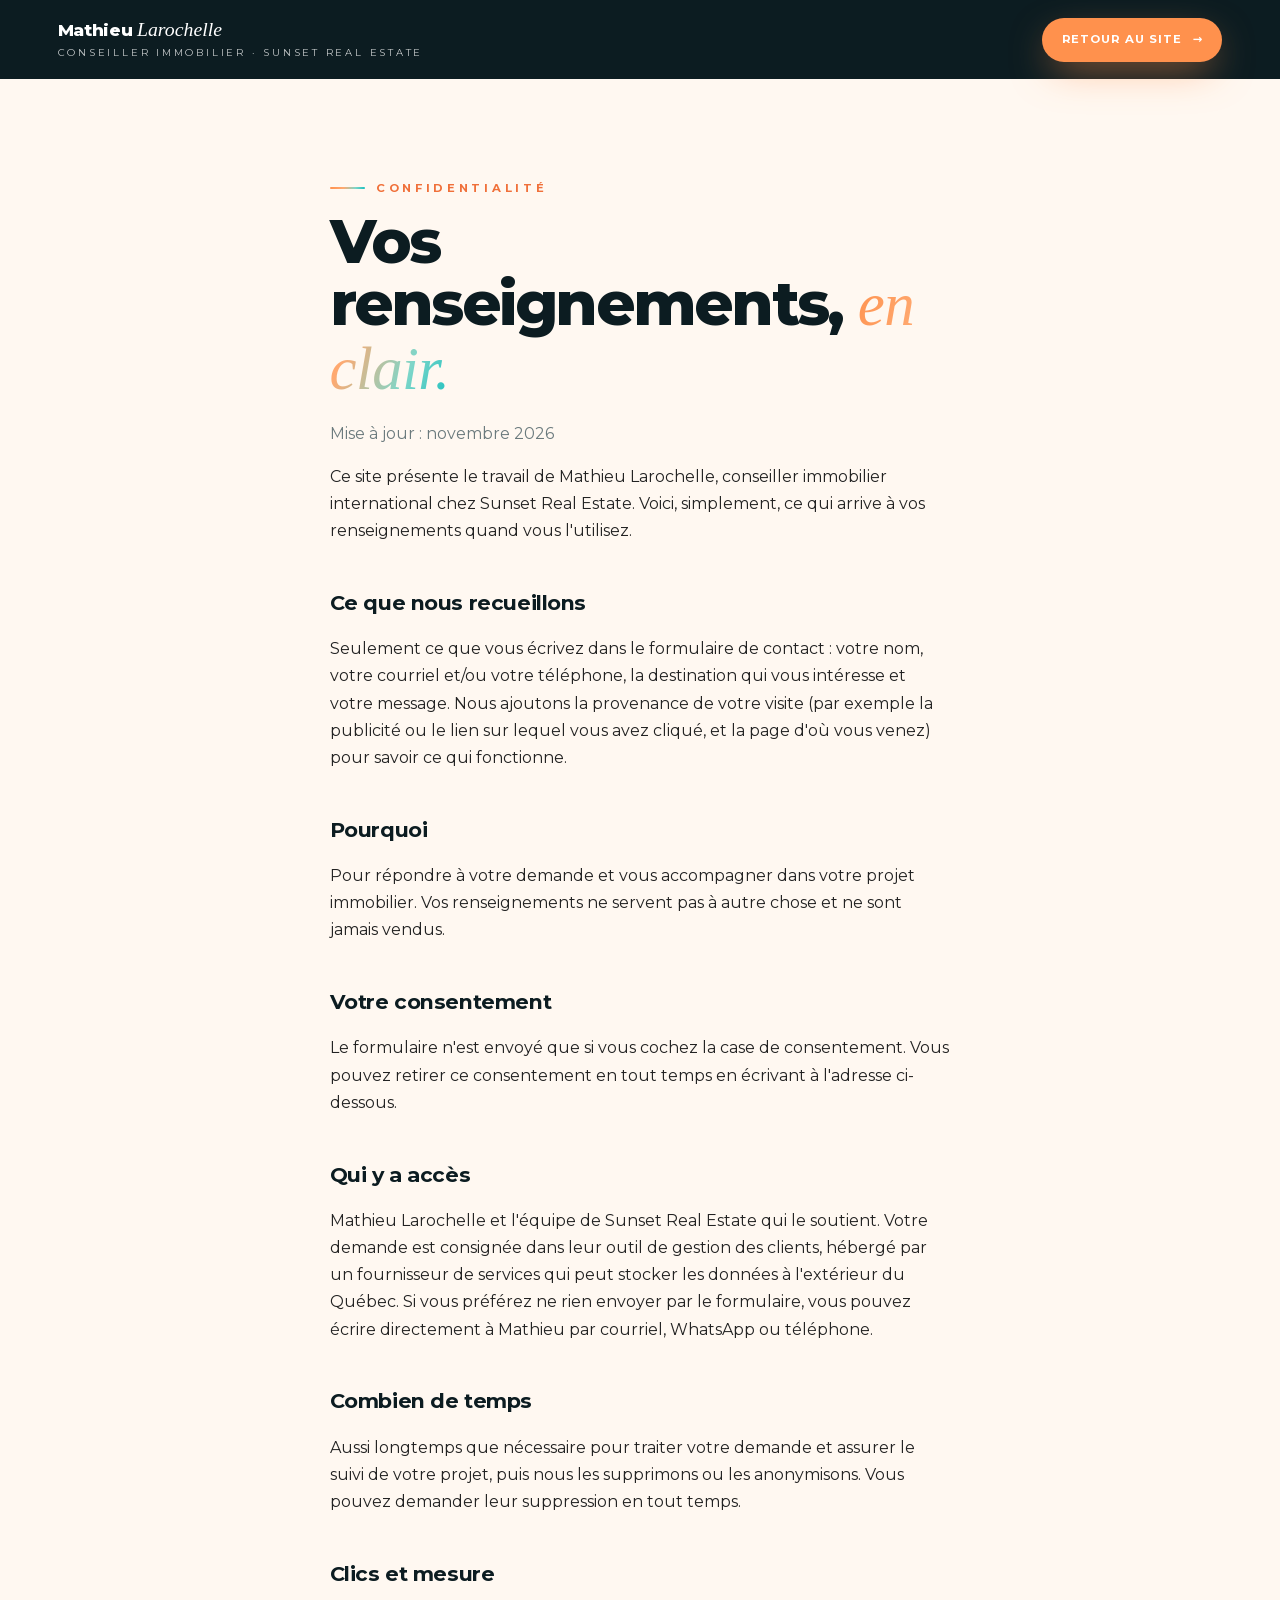
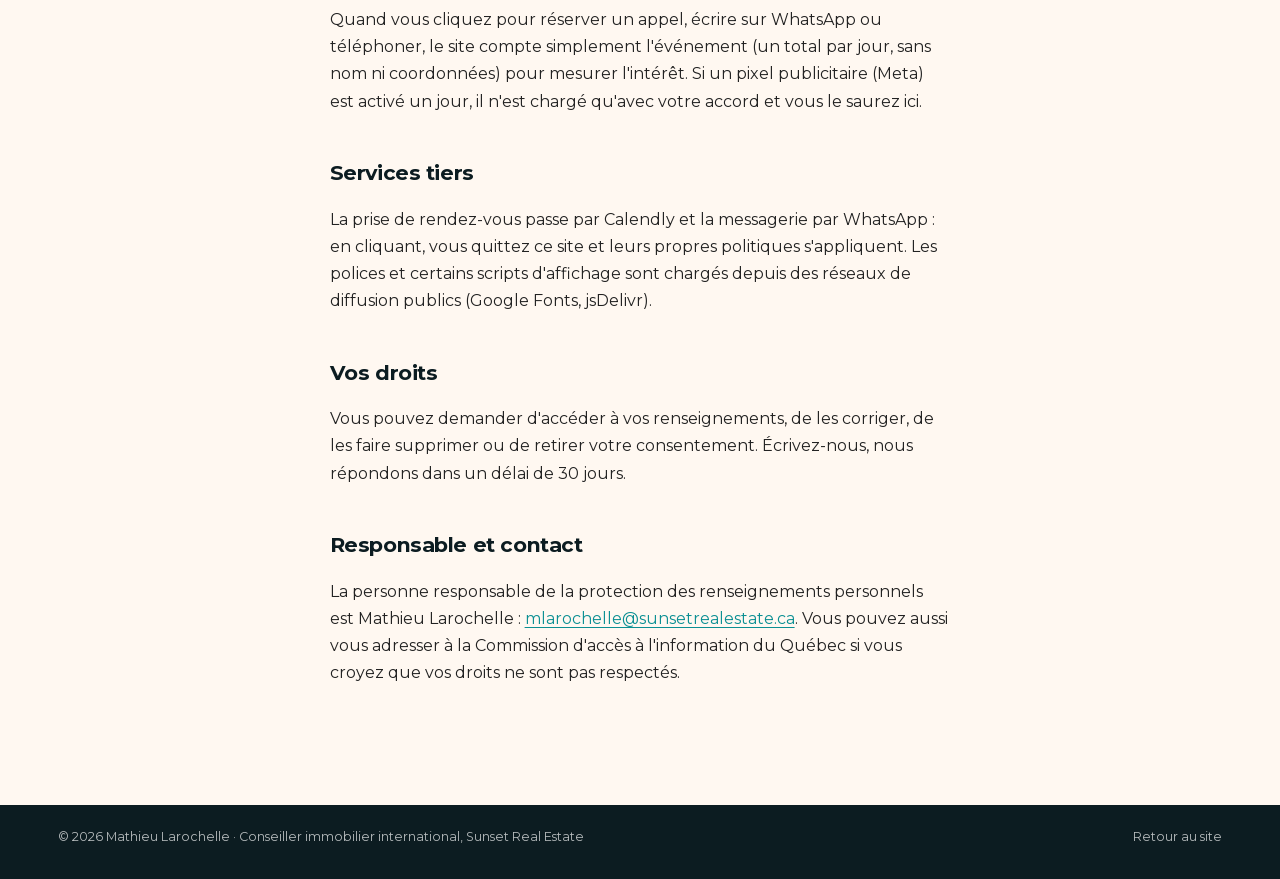
==== confidentialite.html @ 1193ab77 "fix: formulaire envoyé au Worker (consentement, courriel, anti-pourriel), clics suivis, page confide" ====
<!doctype html>
<html lang="fr-CA">
<head>
  <meta charset="utf-8">
  <meta name="viewport" content="width=device-width, initial-scale=1, viewport-fit=cover">
  <title>Confidentialité · Mathieu Larochelle</title>
  <meta name="description" content="Comment le site de Mathieu Larochelle traite vos renseignements personnels (Loi 25).">
  <meta name="theme-color" content="#0c1c21">
  <meta name="robots" content="index,follow">
  <link rel="icon" href="favicon.png" type="image/png" sizes="48x48">
  <link rel="icon" href="favicon.ico" sizes="32x32">
  <link rel="apple-touch-icon" href="assets/og-icon.png">
  <link rel="preload" href="assets/montserrat-latin.woff2" as="font" type="font/woff2" crossorigin>
  <link rel="stylesheet" href="styles.css">
</head>
<body>
  <header class="legal-top">
    <a class="brand" href="./" aria-label="Retour au site de Mathieu Larochelle"><span class="brand__txt"><strong>Mathieu <em>Larochelle</em></strong><small>Conseiller immobilier · Sunset Real Estate</small></span></a>
    <a class="btn btn--sun" href="./">Retour au site <span class="arrow" aria-hidden="true">→</span></a>
  </header>
  <main class="legal" id="main">
    <span class="eyebrow">Confidentialité</span>
    <h1>Vos renseignements, <span class="serif grad">en clair.</span></h1>
    <p class="legal__date">Mise à jour : novembre 2026</p>
    <p>Ce site présente le travail de Mathieu Larochelle, conseiller immobilier international chez Sunset Real Estate. Voici, simplement, ce qui arrive à vos renseignements quand vous l'utilisez.</p>

    <h2>Ce que nous recueillons</h2>
    <p>Seulement ce que vous écrivez dans le formulaire de contact : votre nom, votre courriel et/ou votre téléphone, la destination qui vous intéresse et votre message. Nous ajoutons la provenance de votre visite (par exemple la publicité ou le lien sur lequel vous avez cliqué, et la page d'où vous venez) pour savoir ce qui fonctionne.</p>

    <h2>Pourquoi</h2>
    <p>Pour répondre à votre demande et vous accompagner dans votre projet immobilier. Vos renseignements ne servent pas à autre chose et ne sont jamais vendus.</p>

    <h2>Votre consentement</h2>
    <p>Le formulaire n'est envoyé que si vous cochez la case de consentement. Vous pouvez retirer ce consentement en tout temps en écrivant à l'adresse ci-dessous.</p>

    <h2>Qui y a accès</h2>
    <p>Mathieu Larochelle et l'équipe de Sunset Real Estate qui le soutient. Votre demande est consignée dans leur outil de gestion des clients, hébergé par un fournisseur de services qui peut stocker les données à l'extérieur du Québec. Si vous préférez ne rien envoyer par le formulaire, vous pouvez écrire directement à Mathieu par courriel, WhatsApp ou téléphone.</p>

    <h2>Combien de temps</h2>
    <p>Aussi longtemps que nécessaire pour traiter votre demande et assurer le suivi de votre projet, puis nous les supprimons ou les anonymisons. Vous pouvez demander leur suppression en tout temps.</p>

    <h2>Clics et mesure</h2>
    <p>Quand vous cliquez pour réserver un appel, écrire sur WhatsApp ou téléphoner, le site compte simplement l'événement (un total par jour, sans nom ni coordonnées) pour mesurer l'intérêt. Si un pixel publicitaire (Meta) est activé un jour, il n'est chargé qu'avec votre accord et vous le saurez ici.</p>

    <h2>Services tiers</h2>
    <p>La prise de rendez-vous passe par Calendly et la messagerie par WhatsApp : en cliquant, vous quittez ce site et leurs propres politiques s'appliquent. Les polices et certains scripts d'affichage sont chargés depuis des réseaux de diffusion publics (Google Fonts, jsDelivr).</p>

    <h2>Vos droits</h2>
    <p>Vous pouvez demander d'accéder à vos renseignements, de les corriger, de les faire supprimer ou de retirer votre consentement. Écrivez-nous, nous répondons dans un délai de 30 jours.</p>

    <h2>Responsable et contact</h2>
    <p>La personne responsable de la protection des renseignements personnels est Mathieu Larochelle : <a href="mailto:mlarochelle@sunsetrealestate.ca?subject=Confidentialit%C3%A9">mlarochelle@sunsetrealestate.ca</a>. Vous pouvez aussi vous adresser à la Commission d'accès à l'information du Québec si vous croyez que vos droits ne sont pas respectés.</p>
  </main>
  <footer class="footer">
    <div class="footer__bar" style="margin-top:0;border-top:0;padding-top:1.4rem">
      <span>© 2026 Mathieu Larochelle · Conseiller immobilier international, Sunset Real Estate</span>
      <a href="./">Retour au site</a>
    </div>
  </footer>
</body>
</html>
---- styles.css ----
@font-face {
  font-family: "Montserrat";
  src: url("assets/montserrat-latin.woff2") format("woff2");
  font-weight: 100 900;
  font-display: swap;
}

:root {
  --orange: #ff914d;
  --orange-deep: #f0703a;
  --orange-soft: #ffb784;
  --teal: #16bfbf;
  --teal-deep: #0b8f93;
  --teal-soft: #8fe3e1;
  --ink: #0c1c21;
  --ink-2: #13292f;
  --char: #222222;
  --sand: #fff8f1;
  --shell: #fdf1e6;
  --mist: #eef8f8;
  --muted: #6b7a7d;
  --line: rgba(12, 28, 33, 0.12);
  --sunset: linear-gradient(115deg, var(--orange) 0%, #ffa970 38%, #7fd6c9 72%, var(--teal) 100%);
  --serif: "Instrument Serif", "Times New Roman", serif;
  --sans: "Montserrat", system-ui, sans-serif;
  --gutter: clamp(1.1rem, 4.5vw, 5.5rem);
  --ease: cubic-bezier(0.16, 1, 0.3, 1);
}

*,
*::before,
*::after { box-sizing: border-box; }

html { -webkit-text-size-adjust: 100%; overflow-x: clip; }
html.lenis, html.lenis body { height: auto; }
.lenis.lenis-smooth { scroll-behavior: auto !important; }

body {
  margin: 0;
  background: var(--sand);
  color: var(--char);
  font-family: var(--sans);
  font-size: clamp(1rem, 0.95rem + 0.25vw, 1.125rem);
  line-height: 1.6;
  -webkit-font-smoothing: antialiased;
  overflow-x: clip;
}

body.is-loading { overflow: hidden; }

img { display: block; max-width: 100%; height: auto; }
a { color: inherit; text-decoration: none; }
button { font: inherit; color: inherit; cursor: pointer; border: 0; background: none; }
::selection { background: var(--orange); color: #fff; }

:focus-visible {
  outline: 2px solid var(--teal);
  outline-offset: 4px;
  border-radius: 6px;
}

.skip {
  position: fixed; left: 1rem; top: -4rem; z-index: 200;
  background: var(--ink); color: #fff; padding: .8rem 1.2rem; border-radius: 999px;
}
.skip:focus { top: 1rem; }

.serif { font-family: var(--serif); font-weight: 400; font-style: italic; letter-spacing: -0.01em; }
.grad { background: var(--sunset); -webkit-background-clip: text; background-clip: text; color: transparent; padding-right: .06em; }
.eyebrow {
  display: inline-flex; align-items: center; gap: .7rem;
  font-size: .72rem; font-weight: 700; letter-spacing: .32em; text-transform: uppercase;
  color: var(--orange-deep);
}
.eyebrow::before { content: ""; width: 2.2rem; height: 2px; background: var(--sunset); border-radius: 2px; }
.eyebrow--light { color: var(--teal-soft); }

/* ---------- Preloader ---------- */
.loader {
  position: fixed; inset: 0; z-index: 150; background: var(--ink); color: #fff;
  display: grid; place-items: center; overflow: hidden;
}
.loader__sun {
  position: absolute; left: 50%; top: 58%; width: min(62vw, 520px); aspect-ratio: 1;
  border-radius: 50%; translate: -50% 0;
  background: radial-gradient(circle at 50% 40%, #ffd1a8 0%, var(--orange) 45%, rgba(255,145,77,0) 72%);
  filter: blur(2px);
}
.loader__sea {
  position: absolute; inset: 58% 0 0; background: linear-gradient(180deg, var(--teal-deep), var(--ink) 70%);
}
.loader__inner { position: relative; text-align: center; }
.loader__name {
  font-size: clamp(2.2rem, 7vw, 5.5rem); font-weight: 800; letter-spacing: -0.04em; line-height: 1;
  overflow: hidden; display: block;
}
.loader__name span { display: inline-block; }
.loader__meta {
  margin-top: 1.1rem; font-size: .7rem; letter-spacing: .5em; text-transform: uppercase; color: rgba(255,255,255,.7);
}
.loader__count {
  position: absolute; right: var(--gutter); bottom: 2rem; font-size: clamp(3rem, 9vw, 7rem);
  font-weight: 200; font-variant-numeric: tabular-nums; line-height: 1; color: rgba(255,255,255,.9);
}

/* ---------- Cursor ---------- */
.cursor {
  position: fixed; left: 0; top: 0; z-index: 140; pointer-events: none;
  width: 14px; height: 14px; margin: -7px 0 0 -7px; border-radius: 50%;
  background: var(--orange); mix-blend-mode: normal; transition: width .35s var(--ease), height .35s var(--ease), margin .35s var(--ease), background .35s;
  display: grid; place-items: center; font-size: .62rem; font-weight: 700; letter-spacing: .18em; color: #fff; text-transform: uppercase;
}
.cursor.is-view { width: 92px; height: 92px; margin: -46px 0 0 -46px; background: var(--teal); }
.cursor.is-link { width: 46px; height: 46px; margin: -23px 0 0 -23px; background: rgba(255,145,77,.25); border: 1px solid var(--orange); }
@media (hover: none), (pointer: coarse) { .cursor { display: none; } }

/* ---------- Nav ---------- */
.nav {
  position: fixed; inset: 0 0 auto; z-index: 90;
  display: flex; align-items: center; justify-content: space-between; gap: 1rem;
  padding: 1.1rem var(--gutter); color: #fff;
  transition: background .5s var(--ease), color .5s var(--ease), padding .5s var(--ease), translate .5s var(--ease), box-shadow .5s;
}
.nav.is-solid { background: rgba(255, 248, 241, .86); color: var(--ink); -webkit-backdrop-filter: blur(16px) saturate(1.4); backdrop-filter: blur(16px) saturate(1.4); padding-block: .7rem; box-shadow: 0 1px 0 var(--line); }
.nav.is-hidden { translate: 0 -110%; }
.brand { display: flex; align-items: center; gap: .8rem; }
.brand__mark { width: 46px; height: 46px; flex: none; transition: transform .8s var(--ease); }
.brand:hover .brand__mark { transform: rotate(-8deg) scale(1.06); }
.brand__txt { line-height: 1.1; }
.brand__txt strong { display: block; font-size: 1.05rem; font-weight: 800; letter-spacing: -.02em; }
.brand__txt strong em { font-family: var(--serif); font-style: italic; font-weight: 400; font-size: 1.18em; letter-spacing: 0; }
.brand__txt small { font-size: .62rem; letter-spacing: .28em; text-transform: uppercase; opacity: .75; }
.edition {
  display: inline-flex; align-items: center; gap: .45rem; margin-left: .4rem;
  padding: .3rem .7rem; border-radius: 999px; font-size: .6rem; font-weight: 800; letter-spacing: .2em; text-transform: uppercase;
  background: var(--teal); color: #fff; white-space: nowrap;
}
.edition::before { content: ""; width: 6px; height: 6px; border-radius: 50%; background: #fff; animation: pulse 2s infinite; }
@keyframes pulse { 50% { opacity: .25; } }

.nav__links { display: none; gap: 2.2rem; font-size: .78rem; font-weight: 600; letter-spacing: .14em; text-transform: uppercase; }
.nav__links a { position: relative; padding-block: .4rem; }
.nav__links a::after {
  content: ""; position: absolute; left: 0; right: 0; bottom: 0; height: 2px; background: var(--sunset);
  transform: scaleX(0); transform-origin: right; transition: transform .5s var(--ease);
}
.nav__links a:hover::after { transform: scaleX(1); transform-origin: left; }

.btn {
  position: relative; display: inline-flex; align-items: center; justify-content: center; gap: .7rem;
  min-height: 52px; padding: .9rem 1.6rem; border-radius: 999px; overflow: hidden; isolation: isolate;
  font-size: .82rem; font-weight: 700; letter-spacing: .08em; text-transform: uppercase;
  transition: color .4s var(--ease), box-shadow .4s var(--ease);
}
.btn--sun { background: var(--orange); color: #fff; box-shadow: 0 14px 40px -10px rgba(255,145,77,.7); }
.btn--sun::before {
  content: ""; position: absolute; inset: 0; z-index: -1; background: var(--teal);
  clip-path: circle(0% at 50% 100%); transition: clip-path .6s var(--ease);
}
.btn--sun:hover::before { clip-path: circle(150% at 50% 100%); }
.btn--sun:hover { box-shadow: 0 14px 40px -10px rgba(22,191,191,.7); }
.btn--ghost { border: 1.5px solid currentColor; }
.btn--ghost:hover { background: #fff; color: var(--ink); border-color: #fff; }
.btn--dark { background: var(--ink); color: #fff; }
.btn--dark:hover { background: var(--orange); }
.btn .arrow { display: inline-block; transition: transform .4s var(--ease); }
.btn:hover .arrow { transform: translateX(4px) rotate(-45deg); }
.nav .btn { min-height: 44px; padding: .6rem 1.2rem; font-size: .7rem; }
.nav__cta-label-long { display: none; }

@media (min-width: 1080px) {
  .nav__links { display: flex; }
  .nav__cta-label-long { display: inline; }
  .nav__cta-label-short { display: none; }
}
@media (max-width: 520px) {
  .brand__txt small { display: none; }
  .edition { display: none; }
}

/* ---------- Hero ---------- */
.hero {
  position: relative; min-height: 100svh; color: #fff; overflow: hidden; background: var(--ink);
  display: grid; align-items: end;
}
.hero__media { position: absolute; inset: -6% 0 0; }
.hero__media { background: #cfe6ea url("assets/hero-film-poster.jpg") center/cover; }
.hero__media video { display: block; width: 100%; height: 100%; object-fit: cover; object-position: 50% 50%; transform-origin: 50% 40%; }
.hero__veil {
  position: absolute; inset: 0;
  background:
    linear-gradient(180deg, rgba(12,28,33,.55) 0%, rgba(12,28,33,.12) 26%, rgba(12,28,33,.18) 48%, rgba(12,28,33,.9) 100%),
    radial-gradient(ellipse at 80% 20%, rgba(255,145,77,.30), transparent 55%);
}
.hero__grain {
  position: absolute; inset: 0; opacity: .12; mix-blend-mode: overlay; pointer-events: none;
  background-image: url("data:image/svg+xml,%3Csvg xmlns='http://www.w3.org/2000/svg' width='160' height='160'%3E%3Cfilter id='n'%3E%3CfeTurbulence type='fractalNoise' baseFrequency='.9' numOctaves='3'/%3E%3C/filter%3E%3Crect width='100%25' height='100%25' filter='url(%23n)'/%3E%3C/svg%3E");
}
.hero__content { position: relative; padding: 8rem var(--gutter) clamp(2rem, 6vh, 4.5rem); width: 100%; }
.hero__kicker { display: flex; flex-wrap: wrap; align-items: center; gap: .8rem 1.4rem; margin-bottom: 1.6rem; }
.hero__kicker .eyebrow { color: #fff; }
.hero__title {
  margin: 0; font-weight: 800; letter-spacing: -0.055em; line-height: .86;
  font-size: clamp(3.6rem, 11.5vw, 13rem);
}
.hero__title .line { display: block; overflow: hidden; padding-bottom: .06em; }
.hero__title .line > span { display: inline-block; }
.hero__title .serif { font-weight: 400; letter-spacing: -0.02em; }
.hero__row {
  display: grid; gap: 1.8rem; margin-top: clamp(1.6rem, 4vh, 3rem); align-items: end;
}
.hero__lead { max-width: 34rem; margin: 0; font-size: clamp(1rem, .9rem + .45vw, 1.3rem); font-weight: 400; color: rgba(255,255,255,.9); }
.hero__lead strong { font-weight: 700; color: #fff; }
.hero__ctas { display: flex; flex-wrap: wrap; gap: .8rem; }
.hero__scroll {
  position: absolute; right: var(--gutter); top: 50%; display: none; writing-mode: vertical-rl;
  font-size: .62rem; letter-spacing: .5em; text-transform: uppercase; color: rgba(255,255,255,.8);
}
.hero__scroll::after {
  content: ""; display: block; width: 1px; height: 80px; margin: 1rem auto 0; background: linear-gradient(var(--orange), transparent);
  animation: drip 2.2s var(--ease) infinite;
}
@keyframes drip { 0% { transform: scaleY(0); transform-origin: top; } 50% { transform: scaleY(1); transform-origin: top; } 51% { transform-origin: bottom; } 100% { transform: scaleY(0); transform-origin: bottom; } }
.hero__card {
  display: none; position: absolute; right: var(--gutter); top: 16%; width: 210px; padding: .7rem;
  background: rgba(12,28,33,.55); border: 1px solid rgba(255,255,255,.22); border-radius: 22px; -webkit-backdrop-filter: blur(18px); backdrop-filter: blur(18px);
}
.hero__card img { width: 100%; aspect-ratio: 4/5; object-fit: cover; object-position: 50% 42%; border-radius: 15px; }
.hero__card p { margin: .7rem .3rem .2rem; font-size: .78rem; line-height: 1.35; }
.hero__card p strong { display: block; font-size: .95rem; }
@media (min-width: 900px) {
  .hero__row { grid-template-columns: 1fr auto; }
}
@media (min-width: 1280px) { .hero__scroll { display: block; } .hero__card { display: block; right: calc(var(--gutter) + 3rem); } }

/* ---------- Marquee ---------- */
.marquee { background: var(--orange); color: #fff; overflow: hidden; padding-block: 1.1rem; position: relative; z-index: 2; }
.marquee--teal { background: var(--teal); rotate: -1.5deg; margin-top: -1.5rem; scale: 1.04; }
.marquee__track { display: flex; width: max-content; gap: 2.5rem; animation: slide 38s linear infinite; }
.marquee--teal .marquee__track { animation-direction: reverse; }
.marquee__track span { font-size: clamp(1.4rem, 3vw, 2.6rem); font-weight: 800; letter-spacing: -.03em; text-transform: uppercase; white-space: nowrap; display: inline-flex; align-items: center; gap: 2.5rem; }
.marquee__track span::after { content: "✺"; font-size: .7em; opacity: .85; }
@keyframes slide { to { transform: translateX(-50%); } }

/* ---------- Sections ---------- */
section { position: relative; }
.wrap { padding-inline: var(--gutter); }
.pad { padding-block: clamp(5rem, 12vw, 11rem); }
.h2 {
  margin: 1.2rem 0 0; font-weight: 800; letter-spacing: -0.045em; line-height: .95;
  font-size: clamp(2.6rem, 7vw, 7rem); color: var(--ink);
}
.h2 .serif { font-weight: 400; }

/* Manifesto */
.manifesto { background: var(--sand); }
.manifesto__text {
  margin: 2rem 0 0; max-width: 22ch; font-weight: 700; letter-spacing: -0.035em; line-height: 1.08;
  font-size: clamp(2rem, 5.4vw, 5.2rem); color: var(--ink);
}
.manifesto__text .w { opacity: .14; transition: none; }
.manifesto__foot { display: grid; gap: 2rem; margin-top: clamp(3rem, 7vw, 6rem); }
.manifesto__foot p { margin: 0; max-width: 32rem; color: var(--muted); }
.sunmark { width: clamp(90px, 12vw, 160px); aspect-ratio: 1; border-radius: 50%; background: var(--sunset); position: relative; }
.sunmark::after { content: ""; position: absolute; inset: 50% 0 0; background: var(--sand); }
.sunmark::before { content: ""; position: absolute; left: -15%; right: -15%; top: 50%; height: 3px; background: var(--ink); z-index: 1; }
@media (min-width: 900px) { .manifesto__foot { grid-template-columns: auto 1fr; align-items: center; } }

/* ---------- Projects (horizontal) ---------- */
.projects { background: var(--ink); color: #fff; overflow: hidden; }
.projects__head { display: grid; gap: 1.5rem; padding: clamp(5rem, 10vw, 8rem) var(--gutter) 2.5rem; }
.projects__head .h2 { color: #fff; }
.projects__head p { margin: 0; max-width: 30rem; color: rgba(255,255,255,.7); }
@media (min-width: 900px) { .projects__head { grid-template-columns: 1fr auto; align-items: end; } }
.projects__pin { position: relative; }
.projects__track { display: flex; gap: clamp(1rem, 2.5vw, 2.2rem); padding: 0 var(--gutter) clamp(4rem, 8vw, 6rem); width: max-content; }
.pcard {
  position: relative; flex: none; width: min(84vw, 720px, 88svh); color: #fff; text-align: left; display: block;
}
.pcard__media { position: relative; overflow: hidden; border-radius: 26px; aspect-ratio: 4/3;  background: var(--ink-2); }
.pcard__media img { width: 100%; height: 100%; object-fit: cover; transform: scale(1.12); transition: transform 1.2s var(--ease); }
.pcard:hover .pcard__media img { transform: scale(1.02); }
.pcard__media::after { content: ""; position: absolute; inset: 0; background: linear-gradient(180deg, transparent 50%, rgba(12,28,33,.75)); }
.pcard__tag {
  position: absolute; z-index: 2; top: 1.1rem; left: 1.1rem; display: flex; gap: .45rem; flex-wrap: wrap;
}
.pcard__tag span { padding: .35rem .8rem; border-radius: 999px; font-size: .62rem; font-weight: 800; letter-spacing: .18em; text-transform: uppercase; background: #fff; color: var(--ink); }
.pcard__tag span:first-child { background: var(--orange); color: #fff; }
.pcard__num { position: absolute; z-index: 2; right: 1.3rem; bottom: .6rem; font-size: clamp(3.5rem, 8vw, 7rem); font-weight: 800; letter-spacing: -.06em; line-height: 1; color: transparent; -webkit-text-stroke: 1.5px rgba(255,255,255,.75); }
.pcard__body { display: flex; justify-content: space-between; gap: 1rem; align-items: flex-start; padding: 1.3rem .3rem 0; }
.pcard__body h3 { margin: 0; font-size: clamp(1.5rem, 2.6vw, 2.4rem); letter-spacing: -.035em; line-height: 1; font-weight: 800; }
.pcard__body .loc { margin: .5rem 0 0; font-size: .85rem; color: rgba(255,255,255,.65); }
.pcard__price { text-align: right; white-space: nowrap; }
.pcard__price small { display: block; font-size: .6rem; letter-spacing: .22em; text-transform: uppercase; color: var(--teal-soft); }
.pcard__price strong { font-size: clamp(1.1rem, 1.8vw, 1.6rem); letter-spacing: -.02em; }
.pcard--end {
  width: min(84vw, 460px); border-radius: 26px; background: var(--sunset); color: var(--ink);
  display: flex; flex-direction: column; justify-content: space-between; padding: 2rem; min-height: 100%;
}
.pcard--end h3 { margin: 0; font-size: clamp(2rem, 3.6vw, 3.4rem); line-height: .95; letter-spacing: -.045em; font-weight: 800; }
.projects__progress { position: absolute; left: var(--gutter); right: var(--gutter); bottom: 2rem; height: 2px; background: rgba(255,255,255,.15); }
.projects__progress i { position: absolute; inset: 0; background: var(--sunset); transform-origin: left; transform: scaleX(0); }
.projects__note { padding: 0 var(--gutter) 3rem; font-size: .72rem; color: rgba(255,255,255,.45); }

@media (max-width: 767px) {
  .projects__track { width: auto; flex-direction: column; }
  .pcard, .pcard--end { width: 100%; }
  .projects__progress { display: none; }
}

/* ---------- Stats ---------- */
.stats { background: var(--mist); }
.stats__grid { display: grid; grid-template-columns: repeat(2, 1fr); border-top: 1px solid var(--line); }
.stat { padding: 2.2rem 1rem 2.2rem 0; border-bottom: 1px solid var(--line); }
.stat b { display: block; font-size: clamp(3rem, 8vw, 7rem); letter-spacing: -.06em; line-height: .9; font-weight: 800; color: var(--ink); font-variant-numeric: tabular-nums; }
.stat b sup { font-size: .45em; color: var(--orange); vertical-align: top; position: relative; top: .25em; }
.stat > span { display: block; margin-top: .8rem; max-width: 18ch; font-size: .88rem; color: var(--muted); line-height: 1.45; }
.stats__foot { margin-top: 1.4rem; font-size: .72rem; letter-spacing: .12em; text-transform: uppercase; color: var(--muted); }
@media (min-width: 900px) { .stats__grid { grid-template-columns: repeat(4, 1fr); } .stat { padding-right: 2rem; } .stat + .stat { padding-left: 2rem; border-left: 1px solid var(--line); } }

/* ---------- About ---------- */
.about { background: var(--sand); overflow: hidden; }
.about__grid { display: grid; gap: clamp(2.5rem, 6vw, 6rem); align-items: center; }
.about__visual { position: relative; isolation: isolate; }
.about__frame { position: relative; border-radius: 28px; overflow: hidden; aspect-ratio: 1556/2200; background: var(--shell); box-shadow: 0 40px 80px -30px rgba(12,28,33,.45); }
.about__frame img { width: 100%; height: 100%; object-fit: cover; }
.about__halo { position: absolute; inset: -8% -10% auto auto; width: 55%; aspect-ratio: 1; border-radius: 50%; background: var(--sunset); filter: blur(10px); opacity: .9; z-index: -1; }
.about__chip {
  position: absolute; left: -6%; bottom: 6%; width: 52%; border-radius: 20px; overflow: hidden;
  border: 6px solid var(--sand); box-shadow: 0 30px 60px -20px rgba(12,28,33,.45); rotate: -5deg;
}
.about__chip img { aspect-ratio: 16/10; object-fit: cover; width: 100%; }
.about__badge {
  position: absolute; right: -3%; bottom: 5%; width: 128px; aspect-ratio: 1; border-radius: 50%; background: var(--ink); color: #fff;
  display: grid; place-items: center;
}
.about__badge svg { position: absolute; inset: 0; animation: spin 18s linear infinite; }
.about__badge b { font-size: 1.6rem; color: var(--orange); }
@keyframes spin { to { rotate: 360deg; } }
.about__copy p { color: #3b4a4e; max-width: 34rem; }
.about__copy .big { font-size: clamp(1.25rem, 1rem + .9vw, 1.7rem); line-height: 1.4; color: var(--ink); font-weight: 500; letter-spacing: -.015em; }
.about__sig { display: flex; align-items: center; gap: 1.2rem; margin-top: 2.2rem; flex-wrap: wrap; }
.about__sig .serif { font-size: 2.4rem; color: var(--teal-deep); line-height: 1; }
.pills { display: flex; flex-wrap: wrap; gap: .5rem; margin-top: 1.6rem; }
.pills span { padding: .5rem .95rem; border-radius: 999px; border: 1px solid var(--line); font-size: .78rem; font-weight: 600; background: #fff; }
@media (min-width: 960px) { .about__grid { grid-template-columns: .95fr 1.05fr; } }

/* ---------- Destinations ---------- */
.dest { background: var(--ink); color: #fff; overflow: hidden; }
.dest .h2 { color: #fff; }
.dest__list { margin-top: clamp(2.5rem, 6vw, 5rem); border-top: 1px solid rgba(255,255,255,.15); }
.drow {
  position: relative; display: grid; grid-template-columns: auto 1fr auto; gap: 1rem 2rem; align-items: center;
  padding: clamp(1.1rem, 2.4vw, 2rem) 0; border-bottom: 1px solid rgba(255,255,255,.15);
}
.drow__n { font-size: .75rem; font-weight: 700; color: var(--teal); letter-spacing: .2em; }
.drow__name { font-size: clamp(2.2rem, 7vw, 6.6rem); font-weight: 800; letter-spacing: -.055em; line-height: .95; transition: color .5s var(--ease), transform .6s var(--ease); }
.drow__name .serif { font-weight: 400; }
.drow__meta { text-align: right; font-size: .78rem; color: rgba(255,255,255,.6); max-width: 20ch; line-height: 1.4; }
.drow::before { content: ""; position: absolute; inset: 0; background: var(--sunset); transform: scaleY(0); transform-origin: bottom; transition: transform .6s var(--ease); z-index: 0; opacity: .12; }
.drow > * { position: relative; z-index: 1; }
.drow:hover::before { transform: scaleY(1); }
.drow:hover .drow__name { color: var(--orange); transform: translateX(1.2rem); }
.drow__thumb { display: none; }
.dest__float {
  position: fixed; left: 0; top: 0; width: 340px; aspect-ratio: 4/3; border-radius: 22px; overflow: hidden; z-index: 60;
  pointer-events: none; opacity: 0; scale: .7; transition: opacity .35s, scale .5s var(--ease); box-shadow: 0 40px 80px -20px rgba(0,0,0,.6);
}
.dest__float.is-on { opacity: 1; scale: 1; }
.dest__float img { position: absolute; inset: 0; width: 100%; height: 100%; object-fit: cover; opacity: 0; transition: opacity .4s; }
.dest__float img.is-on { opacity: 1; }
@media (max-width: 767px) {
  .drow { grid-template-columns: 1fr auto; }
  .drow__n { display: none; }
  .drow__meta { display: none; }
  .drow__thumb { display: block; width: 84px; aspect-ratio: 1; border-radius: 14px; object-fit: cover; }
}
@media (hover: none) { .dest__float { display: none; } }

/* ---------- Feature (Coral Golf) ---------- */
.feature { position: relative; min-height: 100svh; overflow: hidden; color: #fff; display: grid; align-items: center; background: var(--ink); }
.feature__bg { position: absolute; inset: 0; }
.feature__bg img { width: 100%; height: 100%; object-fit: cover; }
.feature__mask {
  position: absolute; inset: 0; background: linear-gradient(90deg, rgba(12,28,33,.88) 0%, rgba(12,28,33,.45) 55%, rgba(12,28,33,.1) 100%);
}
.feature__copy { position: relative; padding: 6rem var(--gutter); max-width: 50rem; }
.feature__copy .h2 { color: #fff; }
.feature__copy p { color: rgba(255,255,255,.82); max-width: 32rem; }
.feature__list { list-style: none; padding: 0; margin: 2rem 0 2.4rem; display: grid; gap: .8rem; }
.feature__list li { display: flex; gap: .9rem; align-items: baseline; font-weight: 500; }
.feature__list li::before { content: ""; flex: none; width: 10px; height: 10px; border-radius: 50%; background: var(--orange); box-shadow: 0 0 0 4px rgba(255,145,77,.25); translate: 0 -1px; }

/* ---------- Process ---------- */
.process { background: var(--shell); }
.process__grid { display: grid; gap: 3rem; }
.process__intro { align-self: start; }
.process__intro p { color: var(--muted); max-width: 26rem; }
.steps { position: relative; list-style: none; margin: 0; padding: 0 0 0 2.4rem; }
.steps__rail { position: absolute; left: 11px; top: 12px; bottom: 12px; width: 2px; background: var(--line); }
.steps__rail i { position: absolute; inset: 0; background: var(--sunset); transform-origin: top; transform: scaleY(0); }
.step { position: relative; padding-bottom: clamp(2.5rem, 5vw, 4rem); }
.step:last-child { padding-bottom: 0; }
.step__dot { position: absolute; left: -2.4rem; top: .35rem; width: 24px; height: 24px; border-radius: 50%; background: var(--shell); border: 2px solid var(--orange); }
.step__dot::after { content: ""; position: absolute; inset: 4px; border-radius: 50%; background: var(--orange); transform: scale(0); transition: transform .5s var(--ease); }
.step.is-on .step__dot::after { transform: scale(1); }
.step small { font-size: .7rem; font-weight: 800; letter-spacing: .28em; color: var(--teal-deep); text-transform: uppercase; }
.step h3 { margin: .4rem 0 .6rem; font-size: clamp(1.6rem, 3vw, 2.6rem); letter-spacing: -.04em; line-height: 1; color: var(--ink); font-weight: 800; }
.step p { margin: 0; max-width: 34rem; color: #4a585b; }
@media (min-width: 960px) {
  .process__grid { grid-template-columns: .8fr 1.2fr; gap: 6rem; }
  .process__intro { position: sticky; top: 7rem; }
}

/* ---------- Big CTA ---------- */
.cta { background: var(--sand); overflow: hidden; text-align: center; }
.cta__sun {
  position: absolute; left: 50%; top: 50%; width: 42vmax; aspect-ratio: 1; border-radius: 50%;
  translate: -50% -50%; background: var(--sunset); scale: .2;
}
.cta__inner { position: relative; padding: clamp(7rem, 16vw, 14rem) var(--gutter); }
.cta__title { margin: 1.4rem auto 0; max-width: 14ch; font-size: clamp(3rem, 10vw, 10rem); font-weight: 800; letter-spacing: -.06em; line-height: .88; color: var(--ink); }
.cta__title .serif { font-weight: 400; }
.cta p { max-width: 30rem; margin: 1.8rem auto 2.4rem; color: var(--ink); font-weight: 500; }
.cta .eyebrow { color: var(--ink); }
.cta .eyebrow::before { background: var(--ink); }

/* ---------- Contact ---------- */
.contact { background: var(--ink); color: #fff; }
.contact__grid { display: grid; gap: 3rem; }
.contact .h2 { color: #fff; }
.channels { display: grid; gap: .8rem; margin-top: 2.2rem; }
.channel {
  display: flex; justify-content: space-between; align-items: center; gap: 1rem; padding: 1.2rem 1.4rem; border-radius: 18px;
  background: var(--ink-2); border: 1px solid rgba(255,255,255,.08); transition: background .4s var(--ease), transform .4s var(--ease);
}
.channel:hover { background: var(--teal-deep); transform: translateX(6px); }
.channel small { display: block; font-size: .62rem; letter-spacing: .24em; text-transform: uppercase; color: var(--teal-soft); }
.channel strong { font-size: clamp(.95rem, 1.6vw, 1.2rem); word-break: break-word; }
.channel .arrow { font-size: 1.4rem; color: var(--orange); }
.form { background: var(--sand); color: var(--ink); border-radius: 28px; padding: clamp(1.5rem, 3.5vw, 3rem); }
.form h3 { margin: 0 0 1.4rem; font-size: 1.6rem; letter-spacing: -.03em; }
.form__row { display: grid; gap: 1rem; }
.field { position: relative; display: block; margin-bottom: 1rem; }
.field span { display: block; font-size: .7rem; font-weight: 700; letter-spacing: .18em; text-transform: uppercase; color: var(--muted); margin-bottom: .4rem; }
.field input, .field select, .field textarea {
  width: 100%; font: inherit; font-size: 1rem; color: var(--ink); background: #fff; border: 1.5px solid var(--line); border-radius: 14px; padding: .85rem 1rem;
  transition: border-color .3s, box-shadow .3s;
}
.field input:focus, .field select:focus, .field textarea:focus { outline: none; border-color: var(--teal); box-shadow: 0 0 0 4px rgba(22,191,191,.18); }
.field--hp { position: absolute; left: -9999px; width: 1px; height: 1px; overflow: hidden; }
.check { position: relative; display: flex; align-items: flex-start; gap: .75rem; margin: .2rem 0 1.2rem; cursor: pointer; }
.check input { position: absolute; opacity: 0; width: 1.4rem; height: 1.4rem; margin: 0; cursor: pointer; }
.check__box { flex: none; width: 1.4rem; height: 1.4rem; margin-top: .1rem; border: 1.5px solid var(--line); border-radius: 8px; background: #fff; display: grid; place-items: center; transition: background .3s, border-color .3s, box-shadow .3s; }
.check__box::after { content: ""; width: .7rem; height: .4rem; border-left: 2.5px solid #fff; border-bottom: 2.5px solid #fff; rotate: -45deg; translate: 0 -1px; scale: 0; transition: scale .3s var(--ease); }
.check input:checked + .check__box { background: var(--teal); border-color: var(--teal); }
.check input:checked + .check__box::after { scale: 1; }
.check input:focus-visible + .check__box { box-shadow: 0 0 0 4px rgba(22,191,191,.28); }
.check__txt { font-size: .78rem; line-height: 1.5; color: var(--muted); }
.check__txt a { color: var(--teal-deep); text-decoration: underline; text-underline-offset: 3px; }
.form__error { margin: -.4rem 0 1rem; padding: .7rem 1rem; border-radius: 12px; background: #fff0e6; color: var(--orange-deep); font-size: .82rem; font-weight: 600; }
.form__ready { display: flex; flex-wrap: wrap; gap: .7rem; align-items: center; }
.form__ready[hidden] { display: none; }
.form__ready p { flex: 1 0 100%; }
.footer__links { display: inline-flex; gap: 1.6rem; }
@media (min-width: 640px) { .form__row { grid-template-columns: 1fr 1fr; } }
@media (min-width: 1000px) { .contact__grid { grid-template-columns: 1fr 1fr; gap: 5rem; } }

/* ---------- Footer ---------- */
.footer { background: var(--ink); color: rgba(255,255,255,.7); padding: 0 var(--gutter) 2rem; overflow: hidden; }
.footer__giant {
  font-size: clamp(3.5rem, 17vw, 20rem); font-weight: 800; letter-spacing: -.07em; line-height: .8; color: transparent;
  background: var(--sunset); -webkit-background-clip: text; background-clip: text; margin: 0; padding-top: 3rem; white-space: nowrap;
}
.footer__bar { display: flex; flex-wrap: wrap; justify-content: space-between; gap: 1rem; margin-top: 2.2rem; padding-top: 1.4rem; border-top: 1px solid rgba(255,255,255,.12); font-size: .78rem; }
.footer__bar a:hover { color: var(--orange); }

/* ---------- Modal ---------- */
.modal { position: fixed; inset: 0; z-index: 120; display: none; }
.modal.is-open { display: block; }
.modal__back { position: absolute; inset: 0; background: rgba(12,28,33,.72); -webkit-backdrop-filter: blur(8px); backdrop-filter: blur(8px); }
.modal__panel {
  position: absolute; inset: auto 0 0 0; max-height: 92svh; overflow: auto; background: var(--sand); color: var(--ink);
  border-radius: 28px 28px 0 0; overscroll-behavior: contain;
}
@media (min-width: 900px) { .modal__panel { inset: 4vh 4vw; max-height: none; border-radius: 28px; } }
.modal__close {
  position: sticky; top: 1rem; float: right; margin: 1rem 1rem 0 0; z-index: 3; width: 52px; height: 52px; border-radius: 50%;
  background: var(--ink); color: #fff; font-size: 1.4rem; display: grid; place-items: center; transition: background .3s, rotate .5s var(--ease);
}
.modal__close:hover { background: var(--orange); rotate: 90deg; }
.modal__hero { position: relative; aspect-ratio: 16/8; min-height: 260px; overflow: hidden; }
.modal__hero img { width: 100%; height: 100%; object-fit: cover; }
.modal__hero::after { content: ""; position: absolute; inset: 0; background: linear-gradient(180deg, transparent 40%, rgba(12,28,33,.8)); }
.modal__title { position: absolute; z-index: 2; left: clamp(1.2rem, 4vw, 3rem); bottom: clamp(1.2rem, 3vw, 2.4rem); right: 1.2rem; color: #fff; }
.modal__title h3 { margin: .6rem 0 0; font-size: clamp(2.2rem, 6vw, 5.4rem); line-height: .9; letter-spacing: -.055em; font-weight: 800; }
.modal__body { padding: clamp(1.4rem, 4vw, 3rem); display: grid; gap: 2rem; }
.modal__facts { display: grid; grid-template-columns: repeat(2, 1fr); gap: 1px; background: var(--line); border-radius: 18px; overflow: hidden; }
.modal__facts div { background: #fff; padding: 1rem 1.2rem; }
.modal__facts small { display: block; font-size: .62rem; letter-spacing: .2em; text-transform: uppercase; color: var(--muted); }
.modal__facts strong { font-size: 1.1rem; letter-spacing: -.02em; }
.modal__gallery { display: grid; grid-template-columns: repeat(2, 1fr); gap: .7rem; }
.modal__gallery img { width: 100%; aspect-ratio: 4/3; object-fit: cover; border-radius: 14px; }
.modal__gallery img:first-child { grid-column: span 2; aspect-ratio: 16/9; }
@media (min-width: 900px) {
  .modal__body { grid-template-columns: .9fr 1.1fr; align-items: start; }
  .modal__facts { grid-template-columns: repeat(2, 1fr); }
}

/* ---------- Reveal helpers ---------- */
.reveal { opacity: 0; transform: translateY(40px); }
.no-js .reveal, .reduced .reveal { opacity: 1; transform: none; }

@media (prefers-reduced-motion: reduce) {
  *, *::before, *::after { animation-duration: .001ms !important; animation-iteration-count: 1 !important; transition-duration: .001ms !important; }
  .marquee__track { animation: none; }
  .manifesto__text .w { opacity: 1; }
}

@media (max-width: 767px) {
  .feature__mask { background: linear-gradient(180deg, rgba(12,28,33,.72) 0%, rgba(12,28,33,.86) 100%); }
  .about__badge { right: 3%; width: 104px; }
}

/* ---------- Mobile menu, dock, carousel ---------- */
.nav__right { display: flex; align-items: center; gap: .6rem; }
.burger { display: grid; place-items: center; gap: 6px; width: 48px; height: 48px; border-radius: 50%; background: rgba(12,28,33,.35); -webkit-backdrop-filter: blur(10px); backdrop-filter: blur(10px); position: relative; z-index: 2; }
.nav.is-solid .burger { background: var(--ink); color: #fff; }
.burger span { display: block; width: 20px; height: 2px; background: currentColor; border-radius: 2px; transition: transform .5s var(--ease); grid-area: 1/1; }
.burger span:first-child { transform: translateY(-4px); }
.burger span:last-child { transform: translateY(4px); }
.burger[aria-expanded="true"] span:first-child { transform: rotate(45deg); }
.burger[aria-expanded="true"] span:last-child { transform: rotate(-45deg); }
body.menu-open .nav { color: #fff; background: transparent; box-shadow: none; -webkit-backdrop-filter: none; backdrop-filter: none; translate: 0 0; }
body.menu-open .nav .burger { background: var(--orange); }
@media (min-width: 1080px) { .burger { display: none; } }

.menu {
  position: fixed; inset: 0; z-index: 85; background: var(--ink); color: #fff;
  display: flex; flex-direction: column; justify-content: space-between;
  padding: calc(6.5rem + env(safe-area-inset-top, 0px)) var(--gutter) calc(2rem + env(safe-area-inset-bottom, 0px));
  clip-path: circle(0% at calc(100% - 3rem) 2.6rem); transition: clip-path .8s var(--ease);
}
.menu::before { content: ""; position: absolute; right: -30vw; bottom: -30vw; width: 90vw; aspect-ratio: 1; border-radius: 50%; background: var(--sunset); opacity: .35; filter: blur(40px); }
.menu.is-open { clip-path: circle(150% at calc(100% - 3rem) 2.6rem); }
.menu__links { position: relative; display: grid; gap: .2rem; }
.menu__links a { display: flex; align-items: baseline; gap: 1rem; font-size: clamp(2.6rem, 12vw, 4.5rem); font-weight: 800; letter-spacing: -.05em; line-height: 1.08; }
.menu__links small { font-size: .75rem; font-weight: 700; letter-spacing: .2em; color: var(--teal); }
.menu__links a:active { color: var(--orange); }
.menu__foot { position: relative; display: flex; flex-wrap: wrap; gap: .7rem; }

.dock {
  position: fixed; left: 12px; right: 12px; bottom: calc(12px + env(safe-area-inset-bottom, 0px)); z-index: 80;
  display: none; gap: .5rem; padding: .45rem; border-radius: 999px;
  background: rgba(12,28,33,.82); -webkit-backdrop-filter: blur(16px) saturate(1.4); backdrop-filter: blur(16px) saturate(1.4); box-shadow: 0 18px 40px -12px rgba(0,0,0,.5);
  transform: translateY(160%); transition: transform .6s var(--ease);
}
.dock.is-on { transform: none; }
.dock a { flex: 1; display: inline-flex; align-items: center; justify-content: center; gap: .5rem; min-height: 50px; border-radius: 999px; font-size: .78rem; font-weight: 800; letter-spacing: .06em; text-transform: uppercase; }
.dock__wa { color: #fff; background: rgba(255,255,255,.08); flex: .8 !important; }
.dock__book { background: var(--orange); color: #fff; }
@media (max-width: 1079px) { .dock { display: flex; } .footer { padding-bottom: calc(6rem + env(safe-area-inset-bottom, 0px)); } }

.projects__swipe { display: none; }
.form__ready { margin-top: 1rem; padding: 1rem; border-radius: 16px; background: var(--mist); }
.form__ready p { margin: 0 0 .1rem; font-weight: 600; }

@media (max-width: 767px) {
  .nav { padding-top: calc(.8rem + env(safe-area-inset-top, 0px)); }
  .nav__cta { display: none; }
  .brand__mark { width: 40px; height: 40px; }
  .brand__txt small { display: none; }
  .hero { min-height: 100svh; }
  .hero__media { inset: 0; background-image: url("assets/hero-film-poster-mobile.jpg"); }
  .hero__content { padding-bottom: calc(2.2rem + env(safe-area-inset-bottom, 0px)); }
  .hero__title { font-size: clamp(3.4rem, 17vw, 5.2rem); }
  .hero__lead { font-size: 1rem; }
  .hero__ctas .btn { flex: 1 1 100%; }
  .h2 { font-size: clamp(2.5rem, 11.5vw, 3.6rem); }
  .pad { padding-block: 4.5rem; }
  .manifesto__text { font-size: clamp(1.9rem, 8.6vw, 2.6rem); }

  .projects__track {
    width: auto; flex-direction: row; overflow-x: auto; scroll-snap-type: x mandatory; -webkit-overflow-scrolling: touch;
    scrollbar-width: none; padding-bottom: 1rem; scroll-padding-inline: var(--gutter); overscroll-behavior-x: contain;
  }
  .projects__track::-webkit-scrollbar { display: none; }
  .pcard, .pcard--end { width: 84vw; scroll-snap-align: start; }
  .pcard__media { aspect-ratio: 4/5; }
  .pcard__body { flex-direction: column; gap: .7rem; }
  .pcard__price { text-align: left; }
  .projects__swipe { display: flex; justify-content: space-between; margin: 0; padding: .4rem var(--gutter) 1.2rem; font-size: .7rem; font-weight: 700; letter-spacing: .16em; text-transform: uppercase; color: var(--teal-soft); }
  .projects__swipe span { color: #fff; font-variant-numeric: tabular-nums; }

  .stat b { font-size: clamp(2.6rem, 13vw, 3.6rem); }
  .about__frame { border-radius: 22px; }
  .drow { padding-block: 1.1rem; }
  .drow__name { font-size: clamp(2rem, 10vw, 2.8rem); }
  .feature { min-height: auto; }
  .feature__copy { padding-block: 5rem; }
  .cta__title { font-size: clamp(2.8rem, 14vw, 4.2rem); }
  .channel { padding: 1rem 1.1rem; }
  .modal__panel { max-height: 94svh; }
  .modal__hero { aspect-ratio: 4/3; }
  .modal__facts { grid-template-columns: 1fr 1fr; }
}
html:not(.lenis) { scroll-behavior: smooth; }

/* ---------- Page confidentialité ---------- */
.legal-top { display: flex; align-items: center; justify-content: space-between; gap: 1rem; padding: 1.1rem var(--gutter); background: var(--ink); color: #fff; }
.legal-top .btn { min-height: 44px; padding: .6rem 1.2rem; font-size: .72rem; }
.legal { max-width: 46rem; margin: 0 auto; padding: clamp(3rem, 7vw, 6rem) var(--gutter) clamp(4rem, 8vw, 7rem); color: var(--char); }
.legal h1 { margin: .8rem 0 1.2rem; font-size: clamp(2.2rem, 6vw, 3.8rem); line-height: 1.02; letter-spacing: -.045em; font-weight: 800; color: var(--ink); }
.legal h2 { margin: 2.6rem 0 .7rem; font-size: 1.3rem; letter-spacing: -.02em; color: var(--ink); }
.legal p, .legal li { font-size: 1rem; line-height: 1.7; }
.legal ul { padding-left: 1.2rem; }
.legal a { color: var(--teal-deep); text-decoration: underline; text-underline-offset: 3px; }
.legal__date { color: var(--muted); font-size: .82rem; }
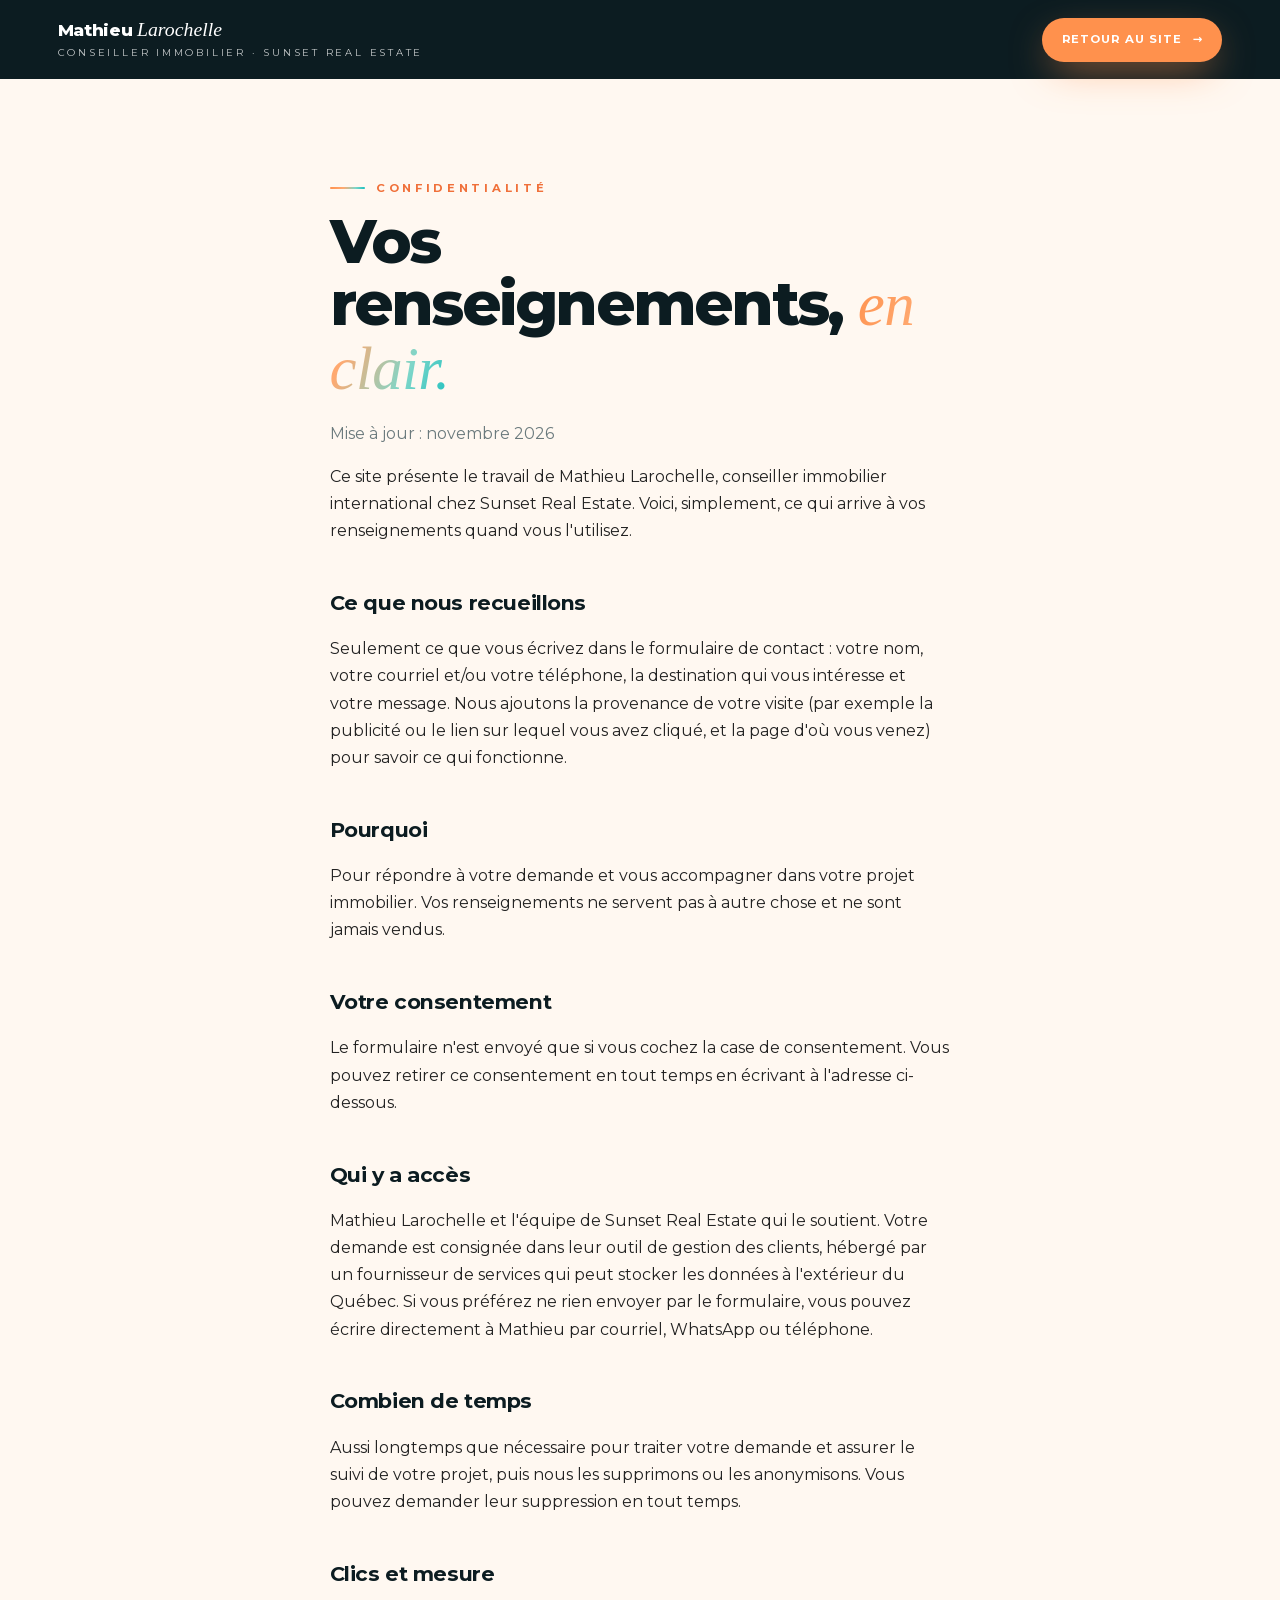
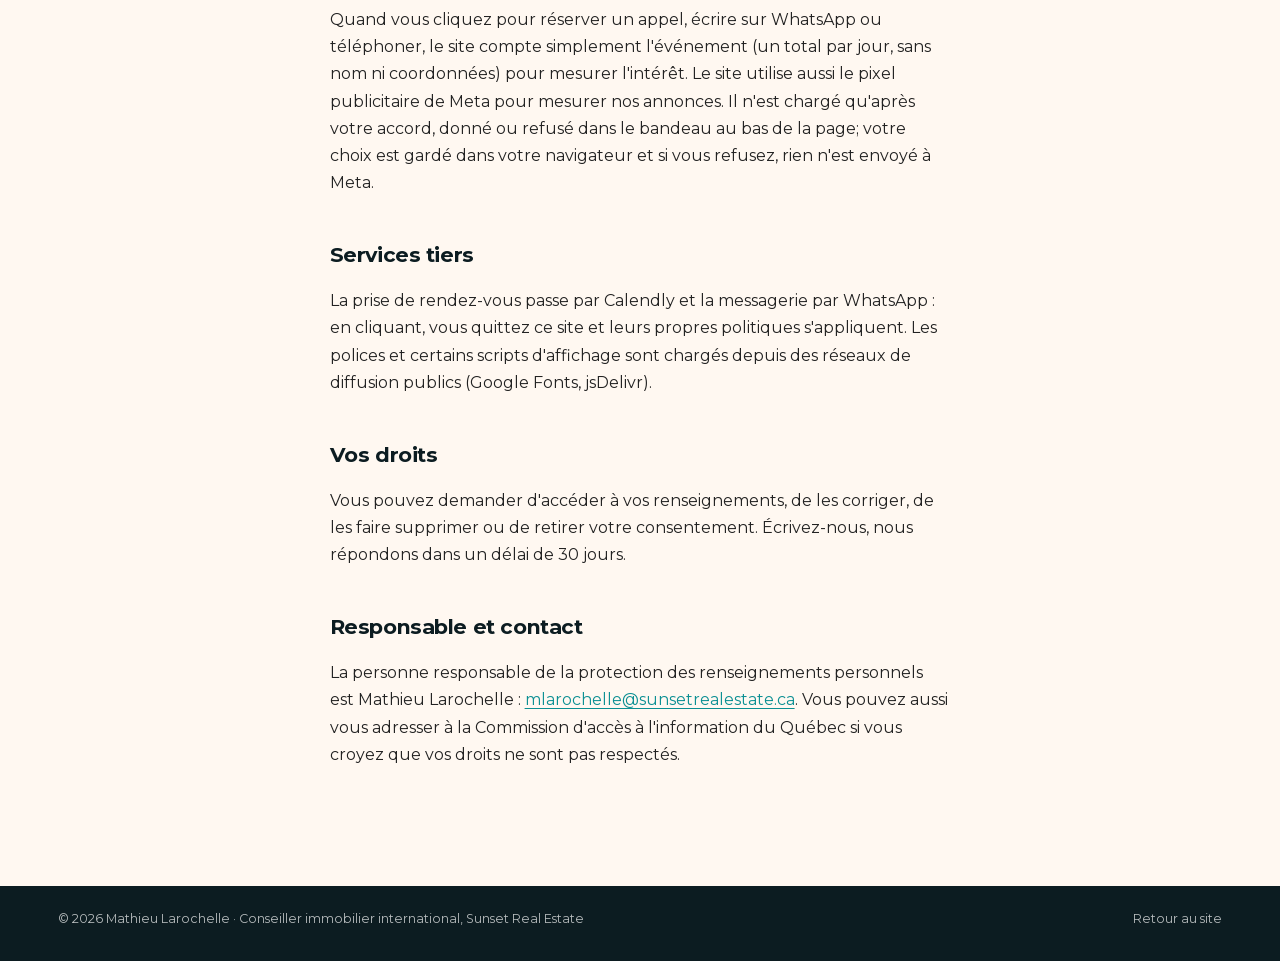
==== commit 646b8136: "feat: pixel Meta de Sunset derrière un bandeau de consentement (Loi 25), confidentialité mise à jour" ====
--- a/confidentialite.html
+++ b/confidentialite.html
@@ -40,7 +40,7 @@
     <p>Aussi longtemps que nécessaire pour traiter votre demande et assurer le suivi de votre projet, puis nous les supprimons ou les anonymisons. Vous pouvez demander leur suppression en tout temps.</p>
 
     <h2>Clics et mesure</h2>
-    <p>Quand vous cliquez pour réserver un appel, écrire sur WhatsApp ou téléphoner, le site compte simplement l'événement (un total par jour, sans nom ni coordonnées) pour mesurer l'intérêt. Si un pixel publicitaire (Meta) est activé un jour, il n'est chargé qu'avec votre accord et vous le saurez ici.</p>
+    <p>Quand vous cliquez pour réserver un appel, écrire sur WhatsApp ou téléphoner, le site compte simplement l'événement (un total par jour, sans nom ni coordonnées) pour mesurer l'intérêt. Le site utilise aussi le pixel publicitaire de Meta pour mesurer nos annonces. Il n'est chargé qu'après votre accord, donné ou refusé dans le bandeau au bas de la page; votre choix est gardé dans votre navigateur et si vous refusez, rien n'est envoyé à Meta.</p>
 
     <h2>Services tiers</h2>
     <p>La prise de rendez-vous passe par Calendly et la messagerie par WhatsApp : en cliquant, vous quittez ce site et leurs propres politiques s'appliquent. Les polices et certains scripts d'affichage sont chargés depuis des réseaux de diffusion publics (Google Fonts, jsDelivr).</p>
--- a/styles.css
+++ b/styles.css
@@ -616,3 +616,8 @@
 .legal ul { padding-left: 1.2rem; }
 .legal a { color: var(--teal-deep); text-decoration: underline; text-underline-offset: 3px; }
 .legal__date { color: var(--muted); font-size: .82rem; }
+
+/* Bandeau de consentement du pixel (affiché seulement si un pixel est branché) */
+.consent{position:fixed;left:16px;right:16px;bottom:16px;z-index:90;max-width:560px;margin:0 auto;display:flex;flex-wrap:wrap;gap:12px;align-items:center;justify-content:space-between;padding:14px 16px;border-radius:16px;background:var(--ink);color:#fff;font-size:.9rem;line-height:1.4;box-shadow:0 12px 40px rgba(12,28,33,.35)}
+.consent p{margin:0;flex:1 1 240px}.consent a{color:var(--teal-soft)}
+.consent__btns{display:flex;gap:8px}
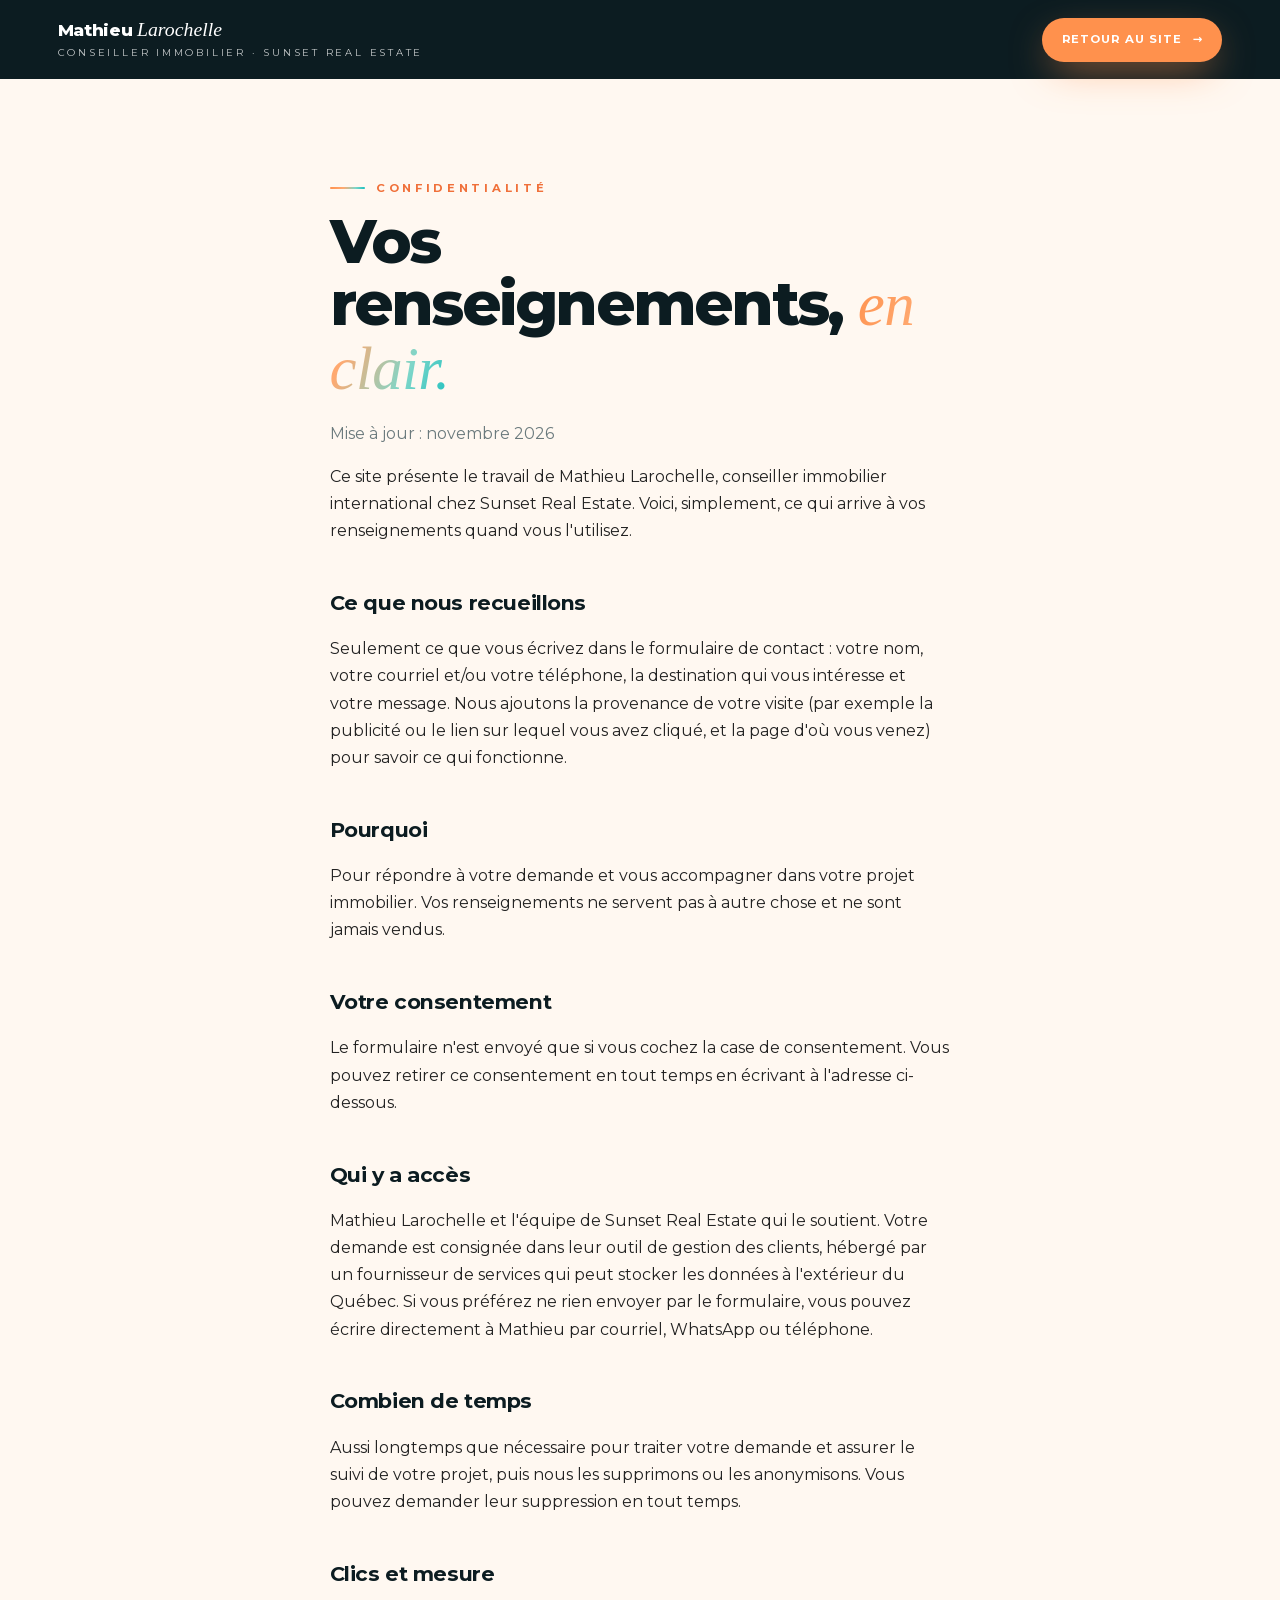
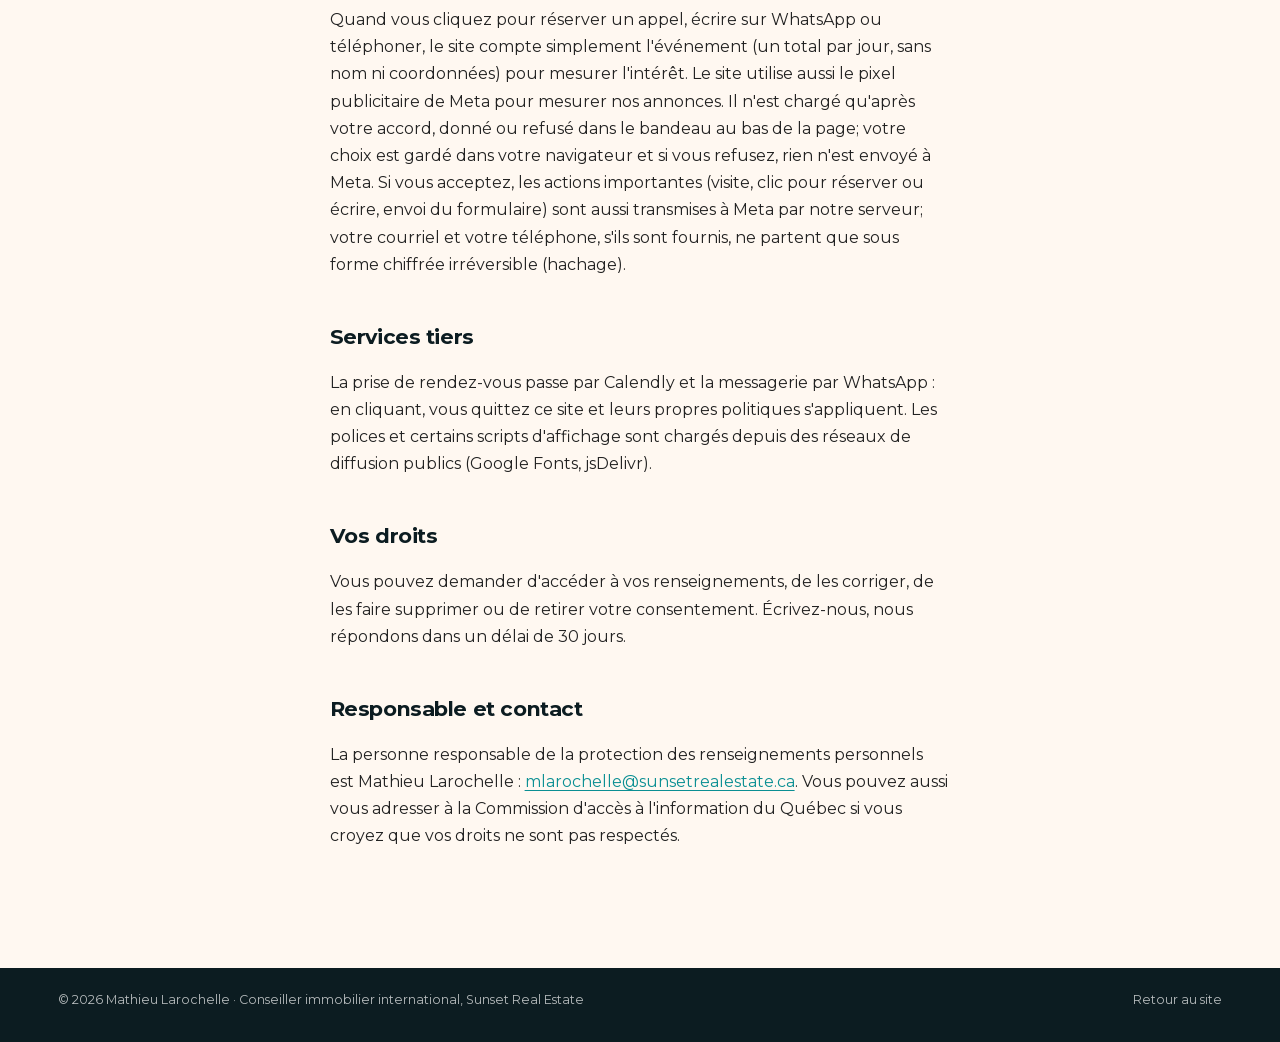
==== commit ae62743a: "feat: dédoublonnage navigateur/serveur Meta (event_id), relais API de conversions, confidentialité m" ====
--- a/confidentialite.html
+++ b/confidentialite.html
@@ -40,7 +40,7 @@
     <p>Aussi longtemps que nécessaire pour traiter votre demande et assurer le suivi de votre projet, puis nous les supprimons ou les anonymisons. Vous pouvez demander leur suppression en tout temps.</p>
 
     <h2>Clics et mesure</h2>
-    <p>Quand vous cliquez pour réserver un appel, écrire sur WhatsApp ou téléphoner, le site compte simplement l'événement (un total par jour, sans nom ni coordonnées) pour mesurer l'intérêt. Le site utilise aussi le pixel publicitaire de Meta pour mesurer nos annonces. Il n'est chargé qu'après votre accord, donné ou refusé dans le bandeau au bas de la page; votre choix est gardé dans votre navigateur et si vous refusez, rien n'est envoyé à Meta.</p>
+    <p>Quand vous cliquez pour réserver un appel, écrire sur WhatsApp ou téléphoner, le site compte simplement l'événement (un total par jour, sans nom ni coordonnées) pour mesurer l'intérêt. Le site utilise aussi le pixel publicitaire de Meta pour mesurer nos annonces. Il n'est chargé qu'après votre accord, donné ou refusé dans le bandeau au bas de la page; votre choix est gardé dans votre navigateur et si vous refusez, rien n'est envoyé à Meta. Si vous acceptez, les actions importantes (visite, clic pour réserver ou écrire, envoi du formulaire) sont aussi transmises à Meta par notre serveur; votre courriel et votre téléphone, s'ils sont fournis, ne partent que sous forme chiffrée irréversible (hachage).</p>
 
     <h2>Services tiers</h2>
     <p>La prise de rendez-vous passe par Calendly et la messagerie par WhatsApp : en cliquant, vous quittez ce site et leurs propres politiques s'appliquent. Les polices et certains scripts d'affichage sont chargés depuis des réseaux de diffusion publics (Google Fonts, jsDelivr).</p>
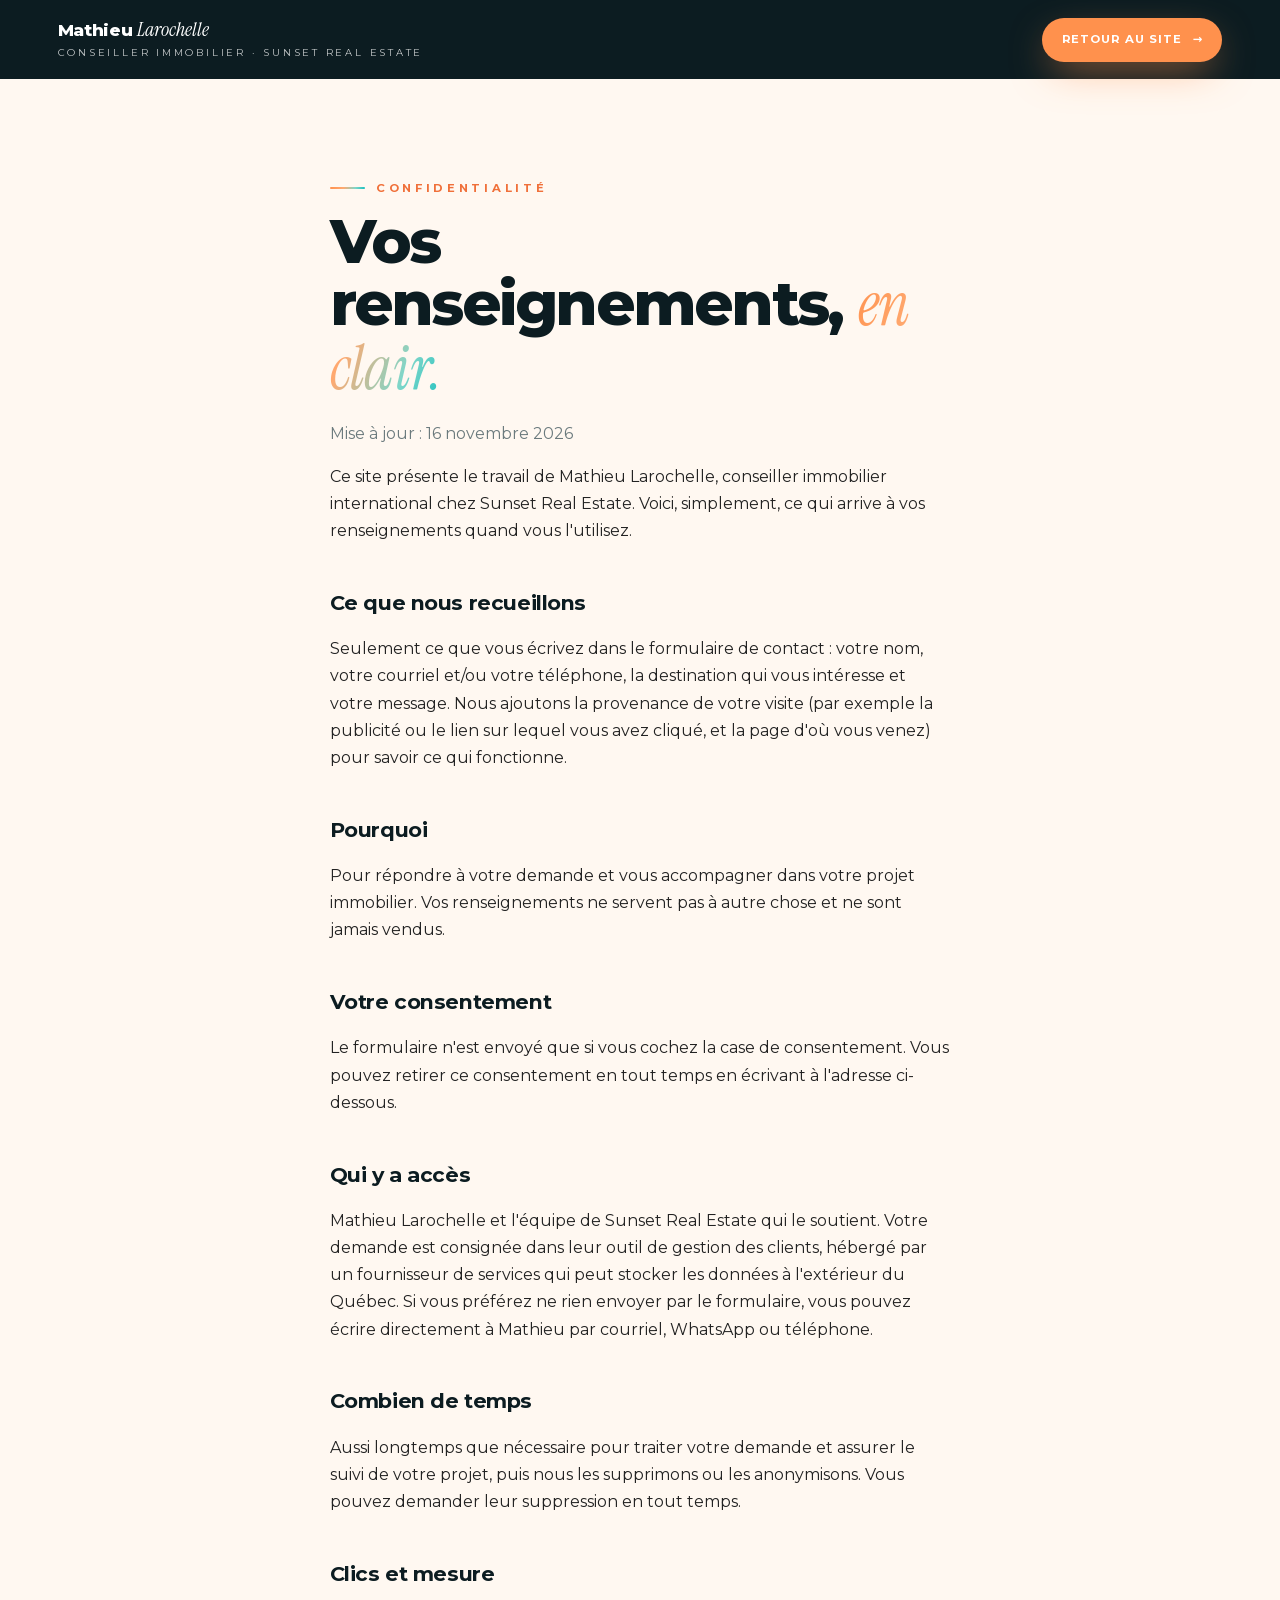
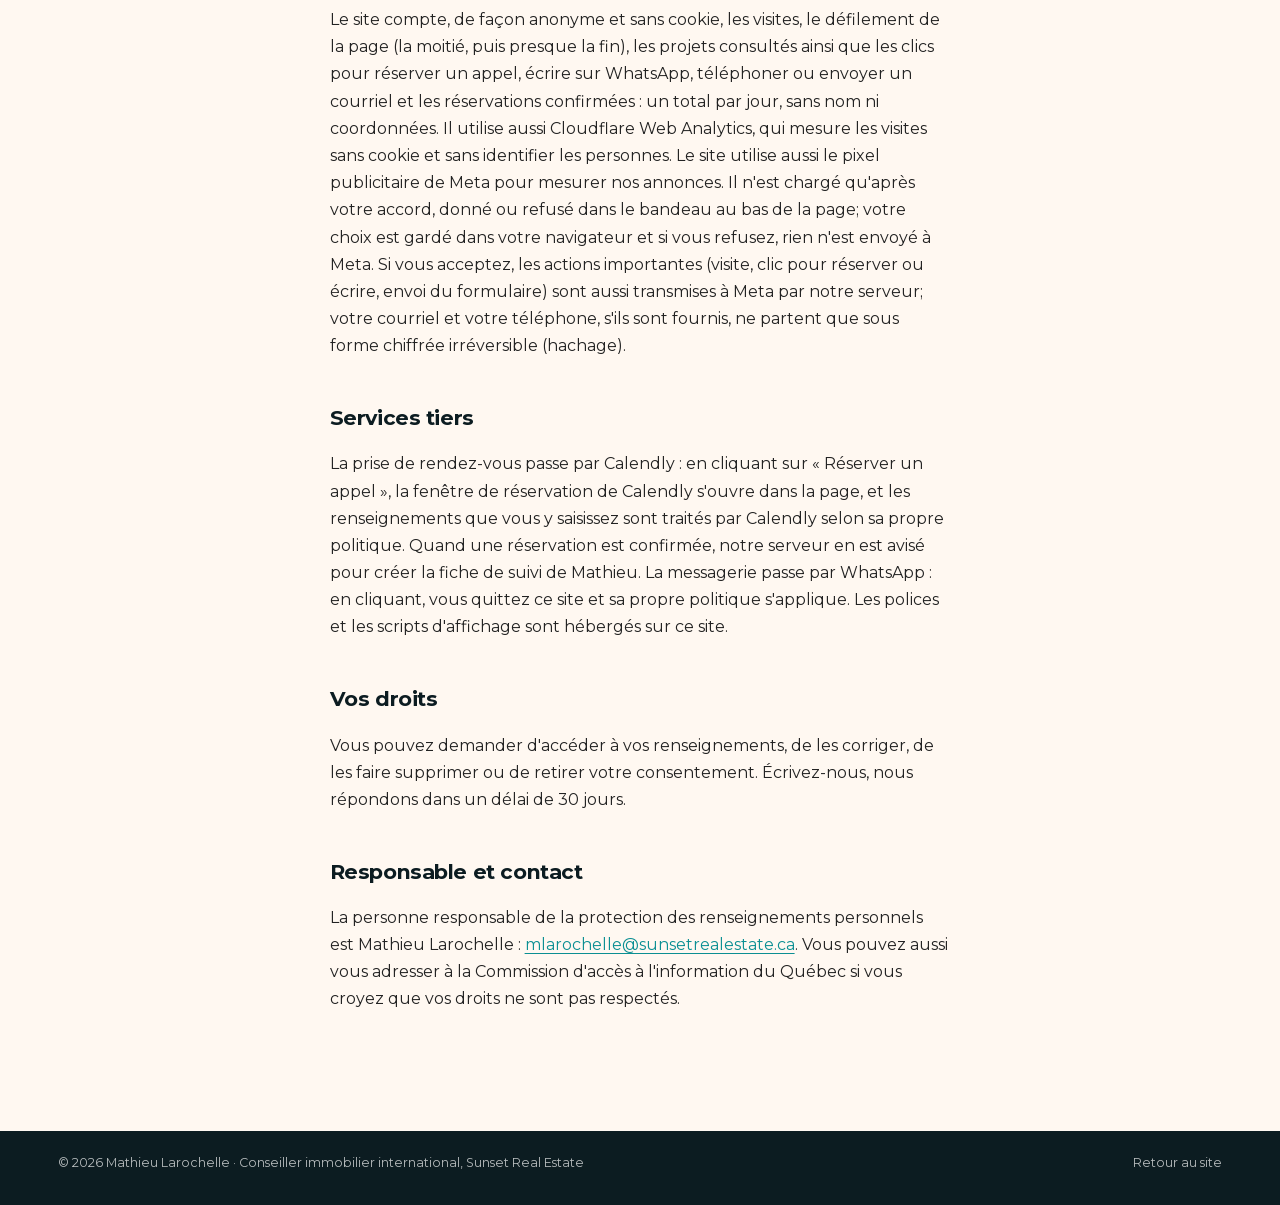
==== commit 229b8501: "perf/seo/mesure: images AVIF+WebP (picture), polices et scripts auto-hébergés, vidéo recompressée et" ====
--- a/confidentialite.html
+++ b/confidentialite.html
@@ -6,7 +6,8 @@
   <title>Confidentialité · Mathieu Larochelle</title>
   <meta name="description" content="Comment le site de Mathieu Larochelle traite vos renseignements personnels (Loi 25).">
   <meta name="theme-color" content="#0c1c21">
-  <meta name="robots" content="index,follow">
+  <meta name="robots" content="index, follow">
+  <link rel="canonical" href="https://richlosier.github.io/mathieu-larochelle/confidentialite.html">
   <link rel="icon" href="favicon.png" type="image/png" sizes="48x48">
   <link rel="icon" href="favicon.ico" sizes="32x32">
   <link rel="apple-touch-icon" href="assets/og-icon.png">
@@ -21,7 +22,7 @@
   <main class="legal" id="main">
     <span class="eyebrow">Confidentialité</span>
     <h1>Vos renseignements, <span class="serif grad">en clair.</span></h1>
-    <p class="legal__date">Mise à jour : novembre 2026</p>
+    <p class="legal__date">Mise à jour : 16 novembre 2026</p>
     <p>Ce site présente le travail de Mathieu Larochelle, conseiller immobilier international chez Sunset Real Estate. Voici, simplement, ce qui arrive à vos renseignements quand vous l'utilisez.</p>
 
     <h2>Ce que nous recueillons</h2>
@@ -40,10 +41,10 @@
     <p>Aussi longtemps que nécessaire pour traiter votre demande et assurer le suivi de votre projet, puis nous les supprimons ou les anonymisons. Vous pouvez demander leur suppression en tout temps.</p>
 
     <h2>Clics et mesure</h2>
-    <p>Quand vous cliquez pour réserver un appel, écrire sur WhatsApp ou téléphoner, le site compte simplement l'événement (un total par jour, sans nom ni coordonnées) pour mesurer l'intérêt. Le site utilise aussi le pixel publicitaire de Meta pour mesurer nos annonces. Il n'est chargé qu'après votre accord, donné ou refusé dans le bandeau au bas de la page; votre choix est gardé dans votre navigateur et si vous refusez, rien n'est envoyé à Meta. Si vous acceptez, les actions importantes (visite, clic pour réserver ou écrire, envoi du formulaire) sont aussi transmises à Meta par notre serveur; votre courriel et votre téléphone, s'ils sont fournis, ne partent que sous forme chiffrée irréversible (hachage).</p>
+    <p>Le site compte, de façon anonyme et sans cookie, les visites, le défilement de la page (la moitié, puis presque la fin), les projets consultés ainsi que les clics pour réserver un appel, écrire sur WhatsApp, téléphoner ou envoyer un courriel et les réservations confirmées : un total par jour, sans nom ni coordonnées. Il utilise aussi Cloudflare Web Analytics, qui mesure les visites sans cookie et sans identifier les personnes. Le site utilise aussi le pixel publicitaire de Meta pour mesurer nos annonces. Il n'est chargé qu'après votre accord, donné ou refusé dans le bandeau au bas de la page; votre choix est gardé dans votre navigateur et si vous refusez, rien n'est envoyé à Meta. Si vous acceptez, les actions importantes (visite, clic pour réserver ou écrire, envoi du formulaire) sont aussi transmises à Meta par notre serveur; votre courriel et votre téléphone, s'ils sont fournis, ne partent que sous forme chiffrée irréversible (hachage).</p>
 
     <h2>Services tiers</h2>
-    <p>La prise de rendez-vous passe par Calendly et la messagerie par WhatsApp : en cliquant, vous quittez ce site et leurs propres politiques s'appliquent. Les polices et certains scripts d'affichage sont chargés depuis des réseaux de diffusion publics (Google Fonts, jsDelivr).</p>
+    <p>La prise de rendez-vous passe par Calendly : en cliquant sur « Réserver un appel », la fenêtre de réservation de Calendly s'ouvre dans la page, et les renseignements que vous y saisissez sont traités par Calendly selon sa propre politique. Quand une réservation est confirmée, notre serveur en est avisé pour créer la fiche de suivi de Mathieu. La messagerie passe par WhatsApp : en cliquant, vous quittez ce site et sa propre politique s'applique. Les polices et les scripts d'affichage sont hébergés sur ce site.</p>
 
     <h2>Vos droits</h2>
     <p>Vous pouvez demander d'accéder à vos renseignements, de les corriger, de les faire supprimer ou de retirer votre consentement. Écrivez-nous, nous répondons dans un délai de 30 jours.</p>
--- a/styles.css
+++ b/styles.css
@@ -2,6 +2,20 @@
   font-family: "Montserrat";
   src: url("assets/montserrat-latin.woff2") format("woff2");
   font-weight: 100 900;
+  font-display: swap;
+}
+@font-face {
+  font-family: "Instrument Serif";
+  src: url("assets/fonts/instrument-serif-italic-latin.woff2") format("woff2");
+  font-style: italic;
+  font-weight: 400;
+  font-display: swap;
+}
+@font-face {
+  font-family: "Instrument Serif";
+  src: url("assets/fonts/instrument-serif-latin.woff2") format("woff2");
+  font-style: normal;
+  font-weight: 400;
   font-display: swap;
 }
 
@@ -48,6 +62,7 @@
 
 body.is-loading { overflow: hidden; }
 
+picture { display: contents; }
 img { display: block; max-width: 100%; height: auto; }
 a { color: inherit; text-decoration: none; }
 button { font: inherit; color: inherit; cursor: pointer; border: 0; background: none; }
@@ -373,7 +388,8 @@
   .drow { grid-template-columns: 1fr auto; }
   .drow__n { display: none; }
   .drow__meta { display: none; }
-  .drow__thumb { display: block; width: 84px; aspect-ratio: 1; border-radius: 14px; object-fit: cover; }
+  .drow__thumb { display: block; width: 84px; aspect-ratio: 1; }
+  .drow__thumb img { width: 100%; height: 100%; border-radius: 14px; object-fit: cover; }
 }
 @media (hover: none) { .dest__float { display: none; } }
 
@@ -501,7 +517,9 @@
 .modal__facts strong { font-size: 1.1rem; letter-spacing: -.02em; }
 .modal__gallery { display: grid; grid-template-columns: repeat(2, 1fr); gap: .7rem; }
 .modal__gallery img { width: 100%; aspect-ratio: 4/3; object-fit: cover; border-radius: 14px; }
-.modal__gallery img:first-child { grid-column: span 2; aspect-ratio: 16/9; }
+.modal__gallery picture { display: block; }
+.modal__gallery picture:first-child { grid-column: span 2; }
+.modal__gallery picture:first-child img { aspect-ratio: 16/9; }
 @media (min-width: 900px) {
   .modal__body { grid-template-columns: .9fr 1.1fr; align-items: start; }
   .modal__facts { grid-template-columns: repeat(2, 1fr); }
@@ -619,5 +637,5 @@
 
 /* Bandeau de consentement du pixel (affiché seulement si un pixel est branché) */
 .consent{position:fixed;left:16px;right:16px;bottom:16px;z-index:90;max-width:560px;margin:0 auto;display:flex;flex-wrap:wrap;gap:12px;align-items:center;justify-content:space-between;padding:14px 16px;border-radius:16px;background:var(--ink);color:#fff;font-size:.9rem;line-height:1.4;box-shadow:0 12px 40px rgba(12,28,33,.35)}
-.consent p{margin:0;flex:1 1 240px}.consent a{color:var(--teal-soft)}
+.consent p{margin:0;flex:1 1 240px}.consent a{color:var(--teal-soft);text-decoration:underline;text-underline-offset:3px}
 .consent__btns{display:flex;gap:8px}
